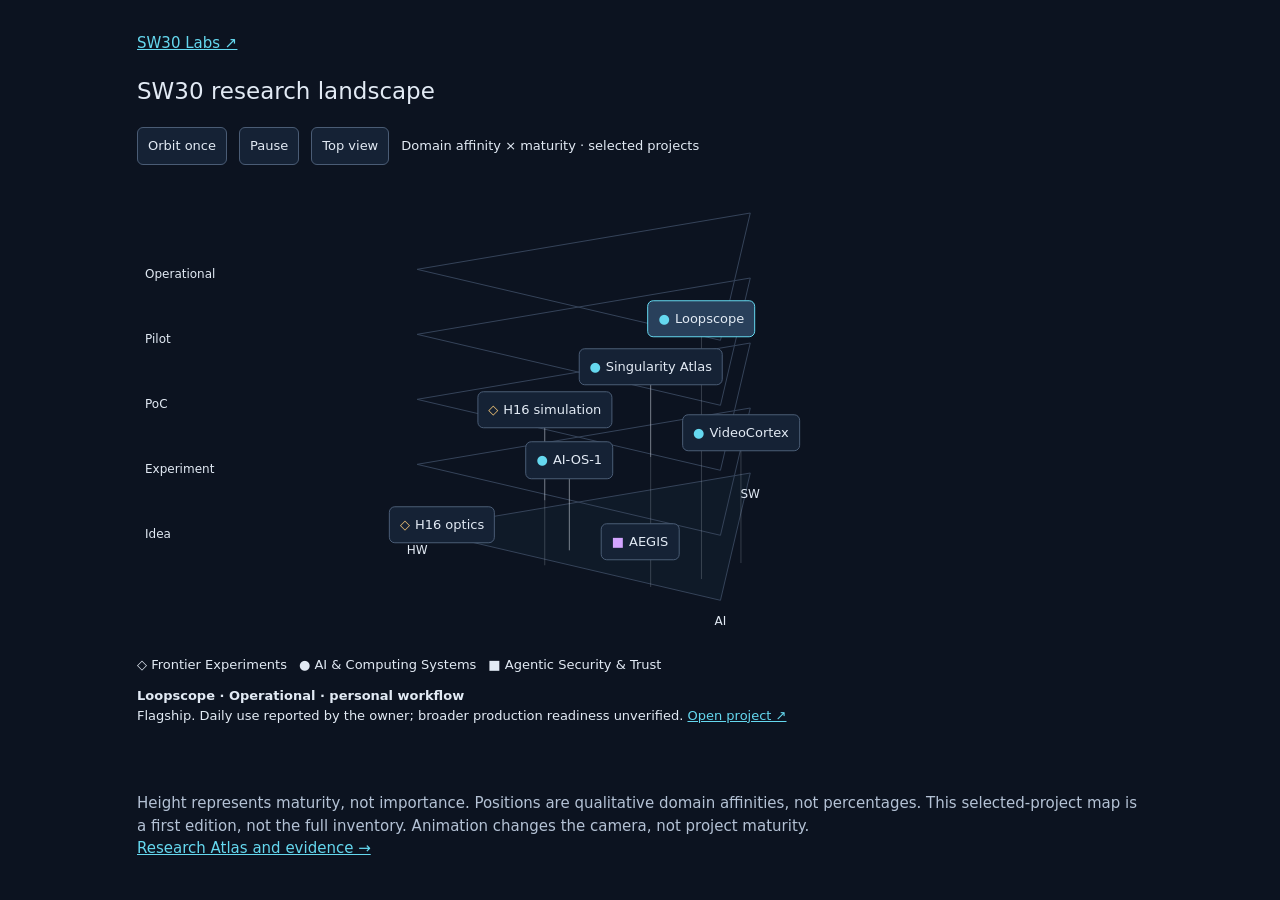
==== docs/index.html @ 1053672d "Implement interactive research landscape and linked profile preview" ====
<!doctype html>
<html lang="en"><head><meta charset="utf-8"><meta name="viewport" content="width=device-width,initial-scale=1"><title>SW30 Labs · Research Landscape</title><meta name="description" content="Explore SW30 Labs projects by domain affinity and evidence-backed maturity."><style>*{box-sizing:border-box}body{margin:0;background:#0c1320;color:#e2eaf4;font:15px/1.5 system-ui,sans-serif;--foreground:#e2eaf4;--border:#354359;--viz-series-1:#65d8ef;--viz-series-2:#d3a4ff;--viz-series-3:#f5c777}main{max-width:1050px;margin:auto;padding:32px 22px}a{color:#65d8ef}h1{font-size:30px}h2{font-size:23px;font-weight:500}.viz-controls,.viz-row{display:flex;gap:12px;align-items:center;flex-wrap:wrap}.btn{font:inherit;font-size:13px;color:inherit;background:#152235;border:1px solid #4a5c75;border-radius:6px;padding:8px 10px;cursor:pointer}.btn:hover,.btn[aria-pressed=true]{background:#29405b;border-color:#65d8ef}.btn:focus-visible,a:focus-visible{outline:3px solid #f5c777;outline-offset:3px}.text-small{font-size:13px}footer{margin-top:28px;color:#b4c2d5}#sw-detail{max-width:760px}#sw30-landscape #sw-stage{height:520px}</style></head><body><main><a href="https://github.com/sw30labs">SW30 Labs ↗</a><div id="sw30-landscape">
<h2>SW30 research landscape</h2>
<div class="viz-controls"><button type="button" class="btn" id="sw-orbit">Orbit once</button><button type="button" class="btn" id="sw-stop">Pause</button><button type="button" class="btn" id="sw-flat" aria-pressed="false">Top view</button><span class="text-small">Domain affinity × maturity · selected projects</span></div>
<div id="sw-stage"><svg id="sw-space" role="img" aria-label="Research projects above a hardware, software and AI domain plane. Height represents maturity."></svg><div id="sw-nodes"></div></div>
<div class="viz-row text-small"><span>◇ Frontier Experiments</span><span>● AI &amp; Computing Systems</span><span>■ Agentic Security &amp; Trust</span></div>
<div id="sw-detail" class="text-small" aria-live="polite"></div>
</div>
<style>
#sw30-landscape #sw-stage{position:relative;height:490px}#sw30-landscape #sw-space{width:100%;height:100%;overflow:visible}#sw30-landscape #sw-nodes{position:absolute;inset:0;pointer-events:none}#sw30-landscape .sw-point{position:absolute;pointer-events:auto;transform:translate(-50%,-50%)}#sw30-landscape svg text{fill:var(--foreground);font-size:12px}#sw30-landscape #sw-detail{min-height:90px;padding-top:12px}#sw30-landscape .sw-symbol{display:inline-block;margin-right:5px}
</style>
<script>
(()=>{
const root=document.getElementById('sw30-landscape'),svg=root.querySelector('#sw-space'),stage=root.querySelector('#sw-stage'),nodes=root.querySelector('#sw-nodes'),detail=root.querySelector('#sw-detail');
const data=[
{name:'Loopscope',x:.05,y:.66,z:4,p:1,url:'loopscope',stage:'Operational · personal workflow',note:'Flagship. Daily use reported by the owner; broader production readiness unverified.'},
{name:'VideoCortex',x:.35,y:.53,z:2,p:1,url:'videocortex',stage:'PoC · owner-reported',note:'Value proposition unresolved. Next: compare one real video task against current practice.'},
{name:'Singularity Atlas',x:-.25,y:.65,z:2,p:1,url:'singularity-atlas',stage:'PoC candidate',note:'Featured. README documents globe, signal streams and local briefs; execution not independently verified.'},
{name:'AEGIS',x:0,y:0,z:0,p:2,url:'aegis-research',stage:'Idea',note:'HW + SW + AI research proposal. Next: test a bounded threat-model assumption.'},
{name:'AI-OS-1',x:-.4,y:-.05,z:0,p:1,url:'AI-OS-1',stage:'Idea / design corpus',note:'Architecture design; no runtime yet. Next: Phase-0 measurements.'},
{name:'H16 simulation',x:-.62,y:.1,z:1,p:0,stage:'Experiment',note:'RPC-H16 discrete-event simulation. Optical calibration remains open. Frontier flagship.'},
{name:'H16 optics',x:-.85,y:-.7,z:0,p:0,stage:'Idea',note:'RPC-H16 physical concept. Sixteen logical channels do not prescribe physical geometry. No optical prototype.'}
];
let angle=-.45,flat=false,selected=0,anim=0;
const marks=['◇','●','■'],colors=['var(--viz-series-3)','var(--viz-series-1)','var(--viz-series-2)'];
const buttons=data.map((d,i)=>{const b=document.createElement('button');b.type='button';b.className='btn sw-point';b.setAttribute('aria-label',d.name+', '+d.stage);const span=document.createElement('span');span.className='sw-symbol';span.style.color=colors[d.p];span.textContent=marks[d.p];b.append(span,document.createTextNode(d.name));b.onclick=()=>{selected=i;show();draw()};nodes.append(b);return b});
function show(){const d=data[selected];detail.replaceChildren();const strong=document.createElement('strong');strong.textContent=d.name+' · '+d.stage;detail.append(strong,document.createElement('br'),document.createTextNode(d.note+' '));if(d.url){const a=document.createElement('a');a.href='https://github.com/sw30labs/'+d.url;a.target='_blank';a.rel='noopener noreferrer';a.textContent='Open project ↗';detail.append(a)}buttons.forEach((b,i)=>b.setAttribute('aria-pressed',String(i===selected)))}
function draw(){const w=stage.clientWidth,h=490;const placed=[];svg.setAttribute('viewBox',`0 0 ${w} ${h}`);svg.replaceChildren();const scale=Math.min((w-70)/2.8,185),cx=w/2,cy=flat?240:377;
function proj(x,y,z){const a=x*Math.cos(angle)-y*Math.sin(angle),b=x*Math.sin(angle)+y*Math.cos(angle);return[cx+a*scale,cy+b*scale*(flat?.8:.35)-z*(flat?0:65)]}
function el(tag,attrs){const e=document.createElementNS('http://www.w3.org/2000/svg',tag);Object.entries(attrs).forEach(([k,v])=>e.setAttribute(k,v));svg.append(e);return e}
function line(a,b,opacity=.3){el('line',{x1:a[0],y1:a[1],x2:b[0],y2:b[1],stroke:'var(--foreground)','stroke-opacity':opacity,'stroke-width':1})}
const tri=[[-1,-.7],[1,-.7],[0,1]];for(let z=0;z<5;z++){if(flat&&z)continue;const pts=tri.map(([x,y])=>proj(x,y,z));el('polygon',{points:pts.map(p=>p.join(',')).join(' '),fill:z===0?'var(--viz-series-1)':'none','fill-opacity':.035,stroke:'var(--border)','stroke-width':1});if(!flat){const t=el('text',{x:8,y:cy-z*65-4});t.textContent=['Idea','Experiment','PoC','Pilot','Operational'][z]}}
[[-1,-.7,'HW'],[1,-.7,'SW'],[0,1,'AI']].forEach(([x,y,label])=>{const p=proj(x,y,0);const t=el('text',{x:p[0],y:p[1]+25,'text-anchor':'middle'});t.textContent=label});
data.forEach((d,i)=>{const p=proj(d.x,d.y,d.z),g=proj(d.x,d.y,0);if(!flat)line(p,g,.2);const b=buttons[i];let bx=p[0],by=p[1];if(flat)by+=(i%3-1)*42;bx=Math.max(b.offsetWidth/2+3,Math.min(w-b.offsetWidth/2-3,bx));const bw=b.offsetWidth,bh=b.offsetHeight;for(let tries=0;tries<20&&placed.some(q=>Math.abs(bx-q.x)<(bw+q.w)/2+5&&Math.abs(by-q.y)<(bh+q.h)/2+5);tries++)by-=bh+7;by=Math.max(bh/2+5,by);placed.push({x:bx,y:by,w:bw,h:bh});if(Math.abs(by-p[1])>5||Math.abs(bx-p[0])>5)line(p,[bx,by],.5);b.style.left=bx+'px';b.style.top=by+'px';b.style.zIndex=String(i===selected?20:5)});
}
root.querySelector('#sw-stop').onclick=()=>cancelAnimationFrame(anim);root.querySelector('#sw-flat').onclick=e=>{flat=!flat;e.currentTarget.setAttribute('aria-pressed',String(flat));draw()};root.querySelector('#sw-orbit').onclick=()=>{cancelAnimationFrame(anim);if(matchMedia('(prefers-reduced-motion: reduce)').matches){angle+=Math.PI/3;draw();return}const start=performance.now(),base=angle;function frame(now){const t=Math.min(1,(now-start)/6000);angle=base+t*Math.PI*2;draw();if(t<1)anim=requestAnimationFrame(frame)}anim=requestAnimationFrame(frame)};
new ResizeObserver(draw).observe(stage);show();draw();
})();
</script>
<footer>Height represents maturity, not importance. Positions are qualitative domain affinities, not percentages. This selected-project map is a first edition, not the full inventory. Animation changes the camera, not project maturity.<br><a href="https://github.com/sw30labs/.github/tree/main/research">Research Atlas and evidence →</a></footer></main></body></html>
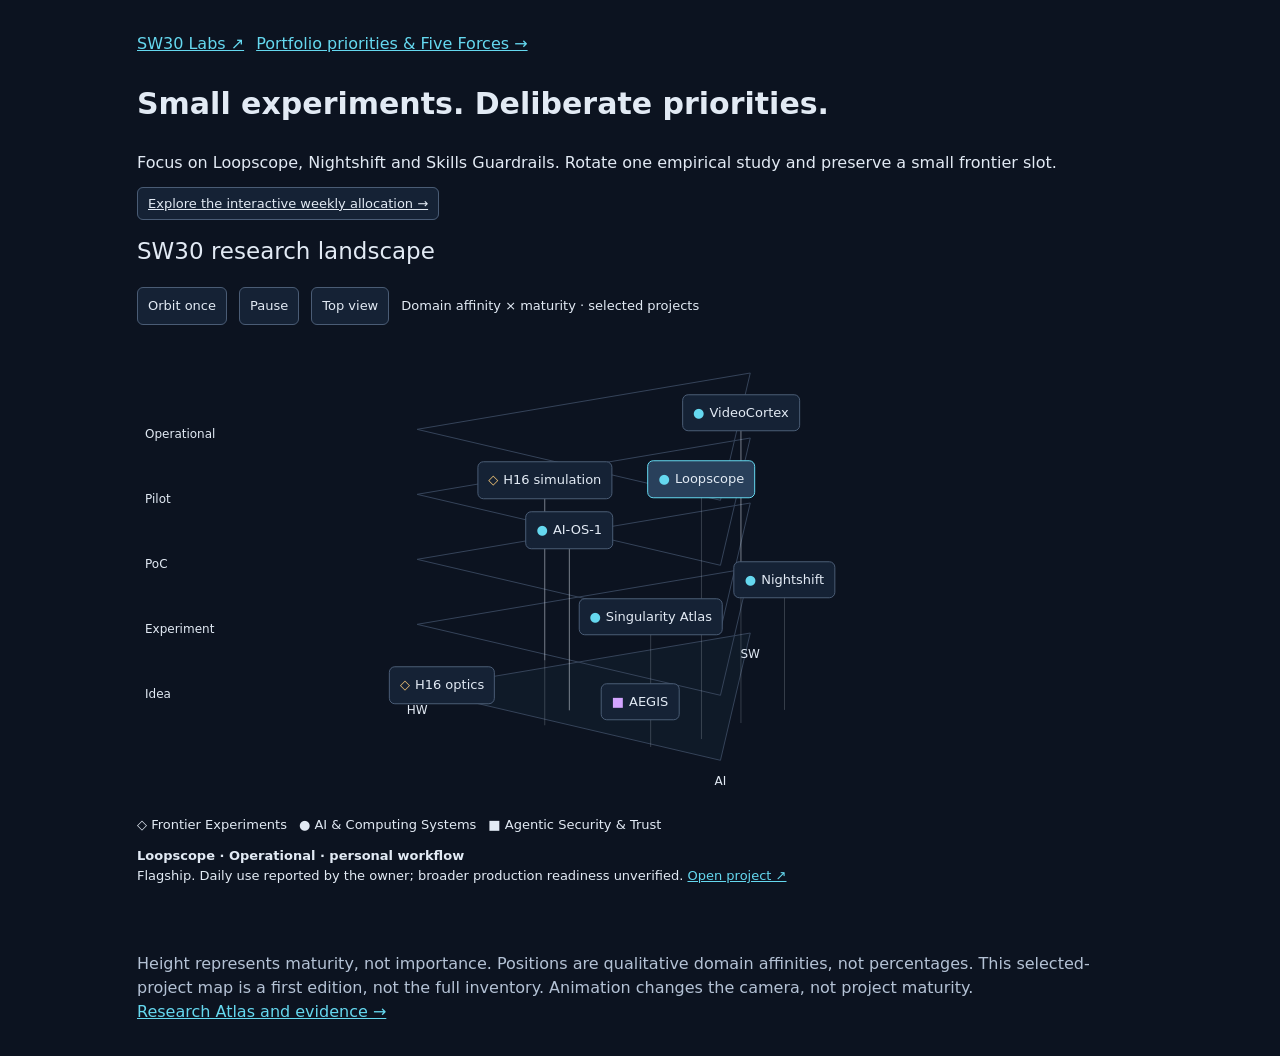
==== commit d13c36d8: "Add portfolio Five Forces and weekly priorities to research landing page" ====
--- a/docs/index.html
+++ b/docs/index.html
@@ -1,5 +1,5 @@
 <!doctype html>
-<html lang="en"><head><meta charset="utf-8"><meta name="viewport" content="width=device-width,initial-scale=1"><title>SW30 Labs · Research Landscape</title><meta name="description" content="Explore SW30 Labs projects by domain affinity and evidence-backed maturity."><style>*{box-sizing:border-box}body{margin:0;background:#0c1320;color:#e2eaf4;font:15px/1.5 system-ui,sans-serif;--foreground:#e2eaf4;--border:#354359;--viz-series-1:#65d8ef;--viz-series-2:#d3a4ff;--viz-series-3:#f5c777}main{max-width:1050px;margin:auto;padding:32px 22px}a{color:#65d8ef}h1{font-size:30px}h2{font-size:23px;font-weight:500}.viz-controls,.viz-row{display:flex;gap:12px;align-items:center;flex-wrap:wrap}.btn{font:inherit;font-size:13px;color:inherit;background:#152235;border:1px solid #4a5c75;border-radius:6px;padding:8px 10px;cursor:pointer}.btn:hover,.btn[aria-pressed=true]{background:#29405b;border-color:#65d8ef}.btn:focus-visible,a:focus-visible{outline:3px solid #f5c777;outline-offset:3px}.text-small{font-size:13px}footer{margin-top:28px;color:#b4c2d5}#sw-detail{max-width:760px}#sw30-landscape #sw-stage{height:520px}</style></head><body><main><a href="https://github.com/sw30labs">SW30 Labs ↗</a><div id="sw30-landscape">
+<html lang="en"><head><meta charset="utf-8"><meta name="viewport" content="width=device-width,initial-scale=1"><title>SW30 Labs · Research Landscape</title><meta name="description" content="Explore SW30 Labs projects by domain affinity and evidence-backed maturity."><style>*{box-sizing:border-box}body{margin:0;background:#0c1320;color:#e2eaf4;font:16px/1.5 system-ui,sans-serif;--foreground:#e2eaf4;--border:#354359;--viz-series-1:#65d8ef;--viz-series-2:#d3a4ff;--viz-series-3:#f5c777}main{max-width:1050px;margin:auto;padding:32px 22px}a{color:#65d8ef}h1{font-size:30px}h2{font-size:23px;font-weight:500}.viz-controls,.viz-row{display:flex;gap:12px;align-items:center;flex-wrap:wrap}.btn{font:inherit;font-size:13px;color:inherit;background:#152235;border:1px solid #4a5c75;border-radius:6px;padding:8px 10px;cursor:pointer}.btn:hover,.btn[aria-pressed=true]{background:#29405b;border-color:#65d8ef}.btn:focus-visible,a:focus-visible{outline:3px solid #f5c777;outline-offset:3px}.text-small{font-size:13px}footer{margin-top:28px;color:#b4c2d5}#sw-detail{max-width:760px}#sw30-landscape #sw-stage{height:520px}</style></head><body><main><nav class="viz-row" aria-label="Research navigation"><a href="https://github.com/sw30labs">SW30 Labs ↗</a><a href="porter.html">Portfolio priorities &amp; Five Forces →</a></nav><section aria-label="Weekly portfolio priorities"><h1>Small experiments. Deliberate priorities.</h1><p>Focus on Loopscope, Nightshift and Skills Guardrails. Rotate one empirical study and preserve a small frontier slot.</p><p><a class="btn" href="porter.html">Explore the interactive weekly allocation →</a></p></section><div id="sw30-landscape">
 <h2>SW30 research landscape</h2>
 <div class="viz-controls"><button type="button" class="btn" id="sw-orbit">Orbit once</button><button type="button" class="btn" id="sw-stop">Pause</button><button type="button" class="btn" id="sw-flat" aria-pressed="false">Top view</button><span class="text-small">Domain affinity × maturity · selected projects</span></div>
 <div id="sw-stage"><svg id="sw-space" role="img" aria-label="Research projects above a hardware, software and AI domain plane. Height represents maturity."></svg><div id="sw-nodes"></div></div>
@@ -14,11 +14,12 @@
 const root=document.getElementById('sw30-landscape'),svg=root.querySelector('#sw-space'),stage=root.querySelector('#sw-stage'),nodes=root.querySelector('#sw-nodes'),detail=root.querySelector('#sw-detail');
 const data=[
 {name:'Loopscope',x:.05,y:.66,z:4,p:1,url:'loopscope',stage:'Operational · personal workflow',note:'Flagship. Daily use reported by the owner; broader production readiness unverified.'},
-{name:'VideoCortex',x:.35,y:.53,z:2,p:1,url:'videocortex',stage:'PoC · owner-reported',note:'Value proposition unresolved. Next: compare one real video task against current practice.'},
+{name:'Nightshift',x:.65,y:.45,z:2,p:1,url:'nightshift',stage:'Implemented · productivity under evaluation',note:'Research Engine flagship. Frozen briefs, host checks and reviewable branches. Next: measure net human time saved.'},
+{name:'VideoCortex',x:.35,y:.53,z:2,p:1,url:'videocortex',stage:'PoC · owner-reported',note:'Local TRIBE v2 brain-response prediction instrument, not generic video search. Next: verify numerical parity and one research use case.'},
 {name:'Singularity Atlas',x:-.25,y:.65,z:2,p:1,url:'singularity-atlas',stage:'PoC candidate',note:'Featured. README documents globe, signal streams and local briefs; execution not independently verified.'},
 {name:'AEGIS',x:0,y:0,z:0,p:2,url:'aegis-research',stage:'Idea',note:'HW + SW + AI research proposal. Next: test a bounded threat-model assumption.'},
 {name:'AI-OS-1',x:-.4,y:-.05,z:0,p:1,url:'AI-OS-1',stage:'Idea / design corpus',note:'Architecture design; no runtime yet. Next: Phase-0 measurements.'},
-{name:'H16 simulation',x:-.62,y:.1,z:1,p:0,stage:'Experiment',note:'RPC-H16 discrete-event simulation. Optical calibration remains open. Frontier flagship.'},
+{name:'H16 simulation',x:-.62,y:.1,z:1,p:0,stage:'Experiment',note:'RPC-H16 discrete-event simulation. Next: bounded physical-link geometry and channel mapping. Optical calibration remains open. Frontier flagship.'},
 {name:'H16 optics',x:-.85,y:-.7,z:0,p:0,stage:'Idea',note:'RPC-H16 physical concept. Sixteen logical channels do not prescribe physical geometry. No optical prototype.'}
 ];
 let angle=-.45,flat=false,selected=0,anim=0;
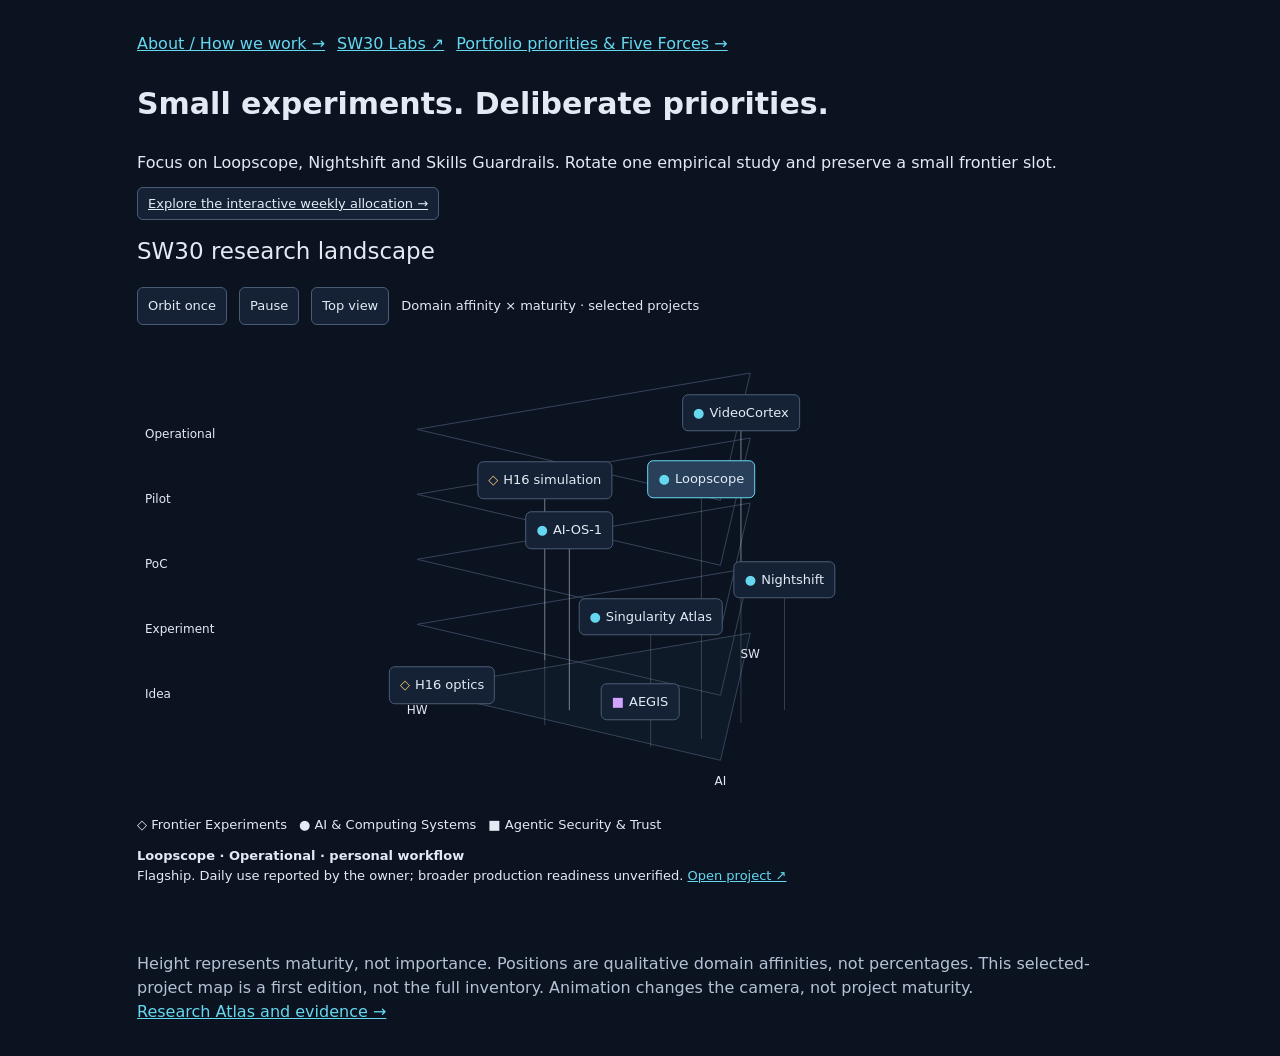
==== commit 50fd56e2: "Add interactive About page with research loop and technology stack" ====
--- a/docs/index.html
+++ b/docs/index.html
@@ -1,5 +1,6 @@
 <!doctype html>
-<html lang="en"><head><meta charset="utf-8"><meta name="viewport" content="width=device-width,initial-scale=1"><title>SW30 Labs · Research Landscape</title><meta name="description" content="Explore SW30 Labs projects by domain affinity and evidence-backed maturity."><style>*{box-sizing:border-box}body{margin:0;background:#0c1320;color:#e2eaf4;font:16px/1.5 system-ui,sans-serif;--foreground:#e2eaf4;--border:#354359;--viz-series-1:#65d8ef;--viz-series-2:#d3a4ff;--viz-series-3:#f5c777}main{max-width:1050px;margin:auto;padding:32px 22px}a{color:#65d8ef}h1{font-size:30px}h2{font-size:23px;font-weight:500}.viz-controls,.viz-row{display:flex;gap:12px;align-items:center;flex-wrap:wrap}.btn{font:inherit;font-size:13px;color:inherit;background:#152235;border:1px solid #4a5c75;border-radius:6px;padding:8px 10px;cursor:pointer}.btn:hover,.btn[aria-pressed=true]{background:#29405b;border-color:#65d8ef}.btn:focus-visible,a:focus-visible{outline:3px solid #f5c777;outline-offset:3px}.text-small{font-size:13px}footer{margin-top:28px;color:#b4c2d5}#sw-detail{max-width:760px}#sw30-landscape #sw-stage{height:520px}</style></head><body><main><nav class="viz-row" aria-label="Research navigation"><a href="https://github.com/sw30labs">SW30 Labs ↗</a><a href="porter.html">Portfolio priorities &amp; Five Forces →</a></nav><section aria-label="Weekly portfolio priorities"><h1>Small experiments. Deliberate priorities.</h1><p>Focus on Loopscope, Nightshift and Skills Guardrails. Rotate one empirical study and preserve a small frontier slot.</p><p><a class="btn" href="porter.html">Explore the interactive weekly allocation →</a></p></section><div id="sw30-landscape">
+<html lang="en"><head><meta charset="utf-8"><meta name="viewport" content="width=device-width,initial-scale=1"><title>SW30 Labs · Research Landscape</title><meta name="description" content="Explore SW30 Labs projects by domain affinity and evidence-backed maturity."><style>*{box-sizing:border-box}body{margin:0;background:#0c1320;color:#e2eaf4;font:16px/1.5 system-ui,sans-serif;--foreground:#e2eaf4;--border:#354359;--viz-series-1:#65d8ef;--viz-series-2:#d3a4ff;--viz-series-3:#f5c777}main{max-width:1050px;margin:auto;padding:32px 22px}a{color:#65d8ef}h1{font-size:30px}h2{font-size:23px;font-weight:500}.viz-controls,.viz-row{display:flex;gap:12px;align-items:center;flex-wrap:wrap}.btn{font:inherit;font-size:13px;color:inherit;background:#152235;border:1px solid #4a5c75;border-radius:6px;padding:8px 10px;cursor:pointer}.btn:hover,.btn[aria-pressed=true]{background:#29405b;border-color:#65d8ef}.btn:focus-visible,a:focus-visible{outline:3px solid #f5c777;outline-offset:3px}.text-small{font-size:13px}footer{margin-top:28px;color:#b4c2d5}#sw-detail{max-width:760px}#sw30-landscape #sw-stage{height:520px}</style></head><body>
+<main><nav class="viz-row" aria-label="Research navigation"><a href="about.html">About / How we work →</a><a href="https://github.com/sw30labs">SW30 Labs ↗</a><a href="porter.html">Portfolio priorities &amp; Five Forces →</a></nav><section aria-label="Weekly portfolio priorities"><h1>Small experiments. Deliberate priorities.</h1><p>Focus on Loopscope, Nightshift and Skills Guardrails. Rotate one empirical study and preserve a small frontier slot.</p><p><a class="btn" href="porter.html">Explore the interactive weekly allocation →</a></p></section><div id="sw30-landscape">
 <h2>SW30 research landscape</h2>
 <div class="viz-controls"><button type="button" class="btn" id="sw-orbit">Orbit once</button><button type="button" class="btn" id="sw-stop">Pause</button><button type="button" class="btn" id="sw-flat" aria-pressed="false">Top view</button><span class="text-small">Domain affinity × maturity · selected projects</span></div>
 <div id="sw-stage"><svg id="sw-space" role="img" aria-label="Research projects above a hardware, software and AI domain plane. Height represents maturity."></svg><div id="sw-nodes"></div></div>
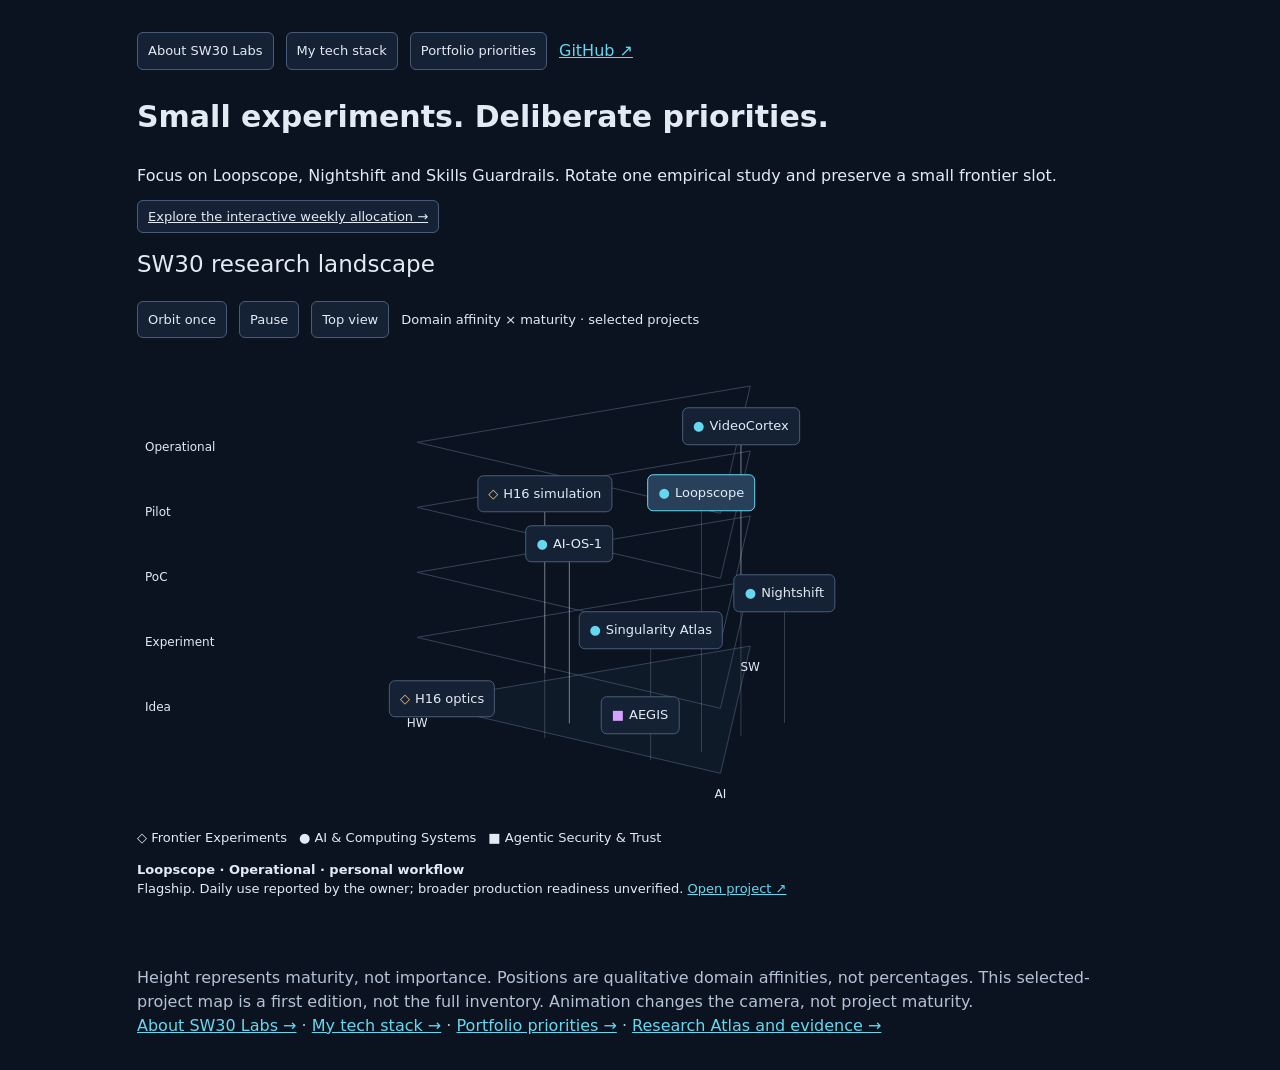
==== commit 85eaa830: "Surface About SW30 Labs and My tech stack on landing pages Profile gets a dedicated About section; l" ====
--- a/docs/index.html
+++ b/docs/index.html
@@ -1,6 +1,6 @@
 <!doctype html>
-<html lang="en"><head><meta charset="utf-8"><meta name="viewport" content="width=device-width,initial-scale=1"><title>SW30 Labs · Research Landscape</title><meta name="description" content="Explore SW30 Labs projects by domain affinity and evidence-backed maturity."><style>*{box-sizing:border-box}body{margin:0;background:#0c1320;color:#e2eaf4;font:16px/1.5 system-ui,sans-serif;--foreground:#e2eaf4;--border:#354359;--viz-series-1:#65d8ef;--viz-series-2:#d3a4ff;--viz-series-3:#f5c777}main{max-width:1050px;margin:auto;padding:32px 22px}a{color:#65d8ef}h1{font-size:30px}h2{font-size:23px;font-weight:500}.viz-controls,.viz-row{display:flex;gap:12px;align-items:center;flex-wrap:wrap}.btn{font:inherit;font-size:13px;color:inherit;background:#152235;border:1px solid #4a5c75;border-radius:6px;padding:8px 10px;cursor:pointer}.btn:hover,.btn[aria-pressed=true]{background:#29405b;border-color:#65d8ef}.btn:focus-visible,a:focus-visible{outline:3px solid #f5c777;outline-offset:3px}.text-small{font-size:13px}footer{margin-top:28px;color:#b4c2d5}#sw-detail{max-width:760px}#sw30-landscape #sw-stage{height:520px}</style></head><body>
-<main><nav class="viz-row" aria-label="Research navigation"><a href="about.html">About / How we work →</a><a href="https://github.com/sw30labs">SW30 Labs ↗</a><a href="porter.html">Portfolio priorities &amp; Five Forces →</a></nav><section aria-label="Weekly portfolio priorities"><h1>Small experiments. Deliberate priorities.</h1><p>Focus on Loopscope, Nightshift and Skills Guardrails. Rotate one empirical study and preserve a small frontier slot.</p><p><a class="btn" href="porter.html">Explore the interactive weekly allocation →</a></p></section><div id="sw30-landscape">
+<html lang="en"><head><meta charset="utf-8"><meta name="viewport" content="width=device-width,initial-scale=1"><title>SW30 Labs · Research Landscape</title><meta name="description" content="Explore SW30 Labs projects by domain affinity and evidence-backed maturity."><style>*{box-sizing:border-box}body{margin:0;background:#0c1320;color:#e2eaf4;font:16px/1.5 system-ui,sans-serif;--foreground:#e2eaf4;--border:#354359;--viz-series-1:#65d8ef;--viz-series-2:#d3a4ff;--viz-series-3:#f5c777}main{max-width:1050px;margin:auto;padding:32px 22px}a{color:#65d8ef}h1{font-size:30px}h2{font-size:23px;font-weight:500}.viz-controls,.viz-row{display:flex;gap:12px;align-items:center;flex-wrap:wrap}.site-nav{margin-bottom:18px}.site-nav a.btn{text-decoration:none}.btn{font:inherit;font-size:13px;color:inherit;background:#152235;border:1px solid #4a5c75;border-radius:6px;padding:8px 10px;cursor:pointer}.btn:hover,.btn[aria-pressed=true]{background:#29405b;border-color:#65d8ef}.btn:focus-visible,a:focus-visible{outline:3px solid #f5c777;outline-offset:3px}.text-small{font-size:13px}footer{margin-top:28px;color:#b4c2d5}#sw-detail{max-width:760px}#sw30-landscape #sw-stage{height:520px}</style></head><body>
+<main><nav class="viz-row site-nav" aria-label="Research navigation"><a class="btn" href="about.html">About SW30 Labs</a><a class="btn" href="about.html#stack">My tech stack</a><a class="btn" href="porter.html">Portfolio priorities</a><a href="https://github.com/sw30labs">GitHub ↗</a></nav><section aria-label="Weekly portfolio priorities"><h1>Small experiments. Deliberate priorities.</h1><p>Focus on Loopscope, Nightshift and Skills Guardrails. Rotate one empirical study and preserve a small frontier slot.</p><p><a class="btn" href="porter.html">Explore the interactive weekly allocation →</a></p></section><div id="sw30-landscape">
 <h2>SW30 research landscape</h2>
 <div class="viz-controls"><button type="button" class="btn" id="sw-orbit">Orbit once</button><button type="button" class="btn" id="sw-stop">Pause</button><button type="button" class="btn" id="sw-flat" aria-pressed="false">Top view</button><span class="text-small">Domain affinity × maturity · selected projects</span></div>
 <div id="sw-stage"><svg id="sw-space" role="img" aria-label="Research projects above a hardware, software and AI domain plane. Height represents maturity."></svg><div id="sw-nodes"></div></div>
@@ -39,4 +39,4 @@
 new ResizeObserver(draw).observe(stage);show();draw();
 })();
 </script>
-<footer>Height represents maturity, not importance. Positions are qualitative domain affinities, not percentages. This selected-project map is a first edition, not the full inventory. Animation changes the camera, not project maturity.<br><a href="https://github.com/sw30labs/.github/tree/main/research">Research Atlas and evidence →</a></footer></main></body></html>+<footer>Height represents maturity, not importance. Positions are qualitative domain affinities, not percentages. This selected-project map is a first edition, not the full inventory. Animation changes the camera, not project maturity.<br><a href="about.html">About SW30 Labs →</a> · <a href="about.html#stack">My tech stack →</a> · <a href="porter.html">Portfolio priorities →</a> · <a href="https://github.com/sw30labs/.github/tree/main/research">Research Atlas and evidence →</a></footer></main></body></html>
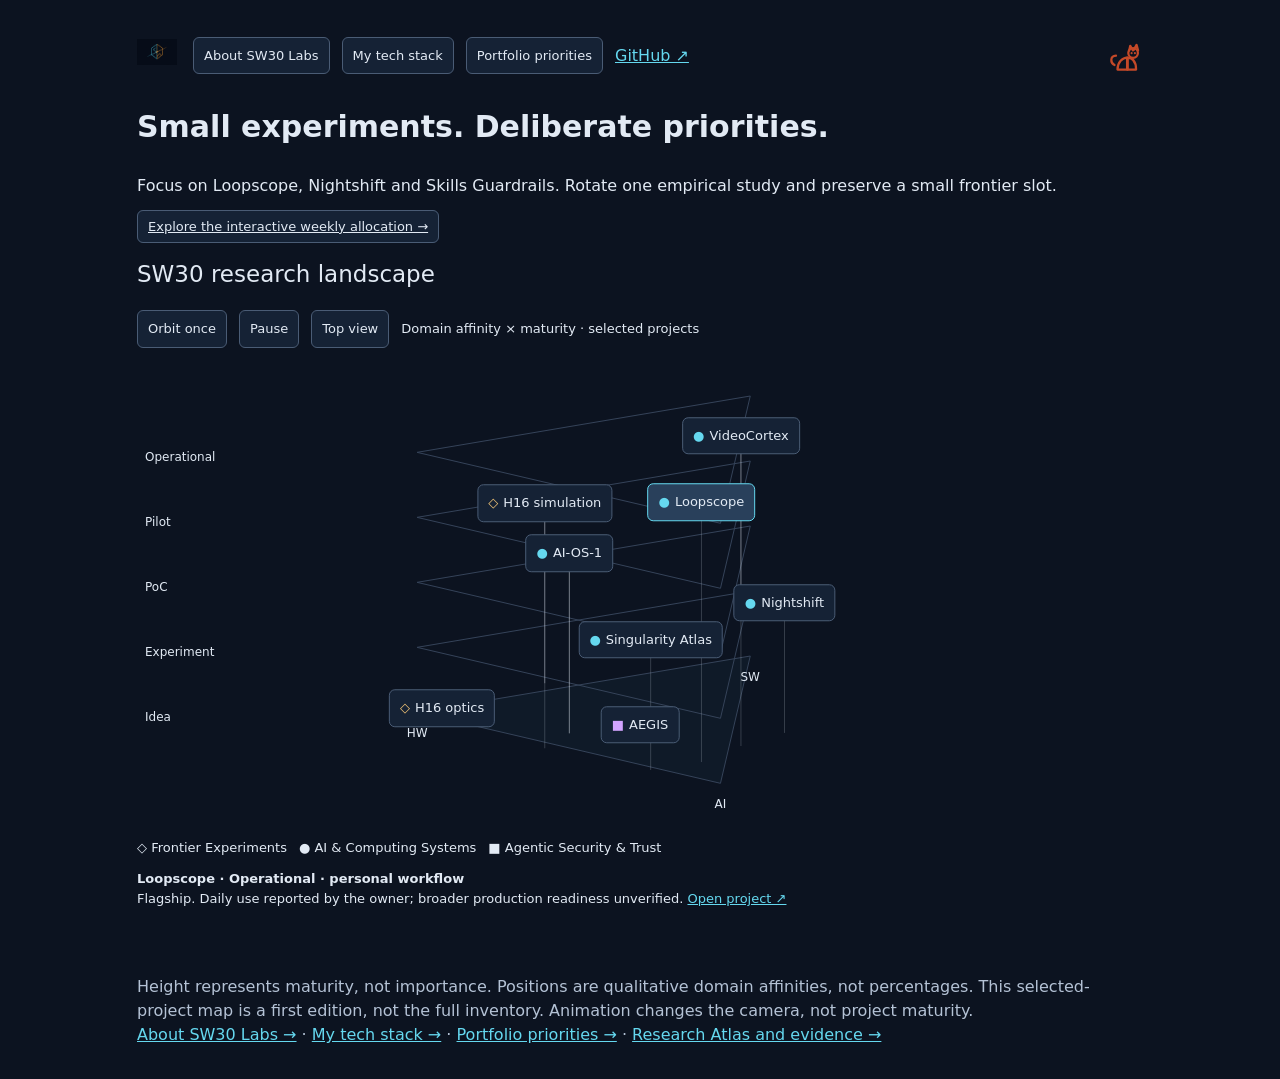
==== commit 48aa5581: "Add SW30 monogram logo and Aineko to landing pages" ====
--- a/docs/index.html
+++ b/docs/index.html
@@ -1,6 +1,6 @@
 <!doctype html>
-<html lang="en"><head><meta charset="utf-8"><meta name="viewport" content="width=device-width,initial-scale=1"><title>SW30 Labs · Research Landscape</title><meta name="description" content="Explore SW30 Labs projects by domain affinity and evidence-backed maturity."><style>*{box-sizing:border-box}body{margin:0;background:#0c1320;color:#e2eaf4;font:16px/1.5 system-ui,sans-serif;--foreground:#e2eaf4;--border:#354359;--viz-series-1:#65d8ef;--viz-series-2:#d3a4ff;--viz-series-3:#f5c777}main{max-width:1050px;margin:auto;padding:32px 22px}a{color:#65d8ef}h1{font-size:30px}h2{font-size:23px;font-weight:500}.viz-controls,.viz-row{display:flex;gap:12px;align-items:center;flex-wrap:wrap}.site-nav{margin-bottom:18px}.site-nav a.btn{text-decoration:none}.btn{font:inherit;font-size:13px;color:inherit;background:#152235;border:1px solid #4a5c75;border-radius:6px;padding:8px 10px;cursor:pointer}.btn:hover,.btn[aria-pressed=true]{background:#29405b;border-color:#65d8ef}.btn:focus-visible,a:focus-visible{outline:3px solid #f5c777;outline-offset:3px}.text-small{font-size:13px}footer{margin-top:28px;color:#b4c2d5}#sw-detail{max-width:760px}#sw30-landscape #sw-stage{height:520px}</style></head><body>
-<main><nav class="viz-row site-nav" aria-label="Research navigation"><a class="btn" href="about.html">About SW30 Labs</a><a class="btn" href="about.html#stack">My tech stack</a><a class="btn" href="porter.html">Portfolio priorities</a><a href="https://github.com/sw30labs">GitHub ↗</a></nav><section aria-label="Weekly portfolio priorities"><h1>Small experiments. Deliberate priorities.</h1><p>Focus on Loopscope, Nightshift and Skills Guardrails. Rotate one empirical study and preserve a small frontier slot.</p><p><a class="btn" href="porter.html">Explore the interactive weekly allocation →</a></p></section><div id="sw30-landscape">
+<html lang="en"><head><meta charset="utf-8"><meta name="viewport" content="width=device-width,initial-scale=1"><title>SW30 Labs · Research Landscape</title><meta name="description" content="Explore SW30 Labs projects by domain affinity and evidence-backed maturity."><style>*{box-sizing:border-box}body{margin:0;background:#0c1320;color:#e2eaf4;font:16px/1.5 system-ui,sans-serif;--foreground:#e2eaf4;--border:#354359;--viz-series-1:#65d8ef;--viz-series-2:#d3a4ff;--viz-series-3:#f5c777}main{max-width:1050px;margin:auto;padding:32px 22px}a{color:#65d8ef}h1{font-size:30px}h2{font-size:23px;font-weight:500}.viz-controls,.viz-row{display:flex;gap:12px;align-items:center;flex-wrap:wrap}.site-head{display:flex;align-items:center;gap:16px;margin-bottom:18px;flex-wrap:wrap}.site-head .brand-mark{width:40px;height:40px;object-fit:contain;border-radius:8px;flex-shrink:0}.site-head .site-nav{margin-bottom:0;flex:1}.site-head .aineko{width:36px;height:36px;margin-left:auto;flex-shrink:0}.site-nav{margin-bottom:18px}.site-nav a.btn{text-decoration:none}.btn{font:inherit;font-size:13px;color:inherit;background:#152235;border:1px solid #4a5c75;border-radius:6px;padding:8px 10px;cursor:pointer}.btn:hover,.btn[aria-pressed=true]{background:#29405b;border-color:#65d8ef}.btn:focus-visible,a:focus-visible{outline:3px solid #f5c777;outline-offset:3px}.text-small{font-size:13px}footer{margin-top:28px;color:#b4c2d5}#sw-detail{max-width:760px}#sw30-landscape #sw-stage{height:520px}</style></head><body>
+<main><div class="site-head"><a href="index.html" aria-label="SW30 Labs home"><img class="brand-mark" src="assets/sw30-logo-mark.png" alt="SW30 Labs" width="40" height="40"></a><nav class="viz-row site-nav" aria-label="Research navigation"><a class="btn" href="about.html">About SW30 Labs</a><a class="btn" href="about.html#stack">My tech stack</a><a class="btn" href="porter.html">Portfolio priorities</a><a href="https://github.com/sw30labs">GitHub ↗</a></nav><img class="aineko" src="assets/aineko.svg" alt="Aineko" title="Aineko" width="36" height="36"></div><section aria-label="Weekly portfolio priorities"><h1>Small experiments. Deliberate priorities.</h1><p>Focus on Loopscope, Nightshift and Skills Guardrails. Rotate one empirical study and preserve a small frontier slot.</p><p><a class="btn" href="porter.html">Explore the interactive weekly allocation →</a></p></section><div id="sw30-landscape">
 <h2>SW30 research landscape</h2>
 <div class="viz-controls"><button type="button" class="btn" id="sw-orbit">Orbit once</button><button type="button" class="btn" id="sw-stop">Pause</button><button type="button" class="btn" id="sw-flat" aria-pressed="false">Top view</button><span class="text-small">Domain affinity × maturity · selected projects</span></div>
 <div id="sw-stage"><svg id="sw-space" role="img" aria-label="Research projects above a hardware, software and AI domain plane. Height represents maturity."></svg><div id="sw-nodes"></div></div>
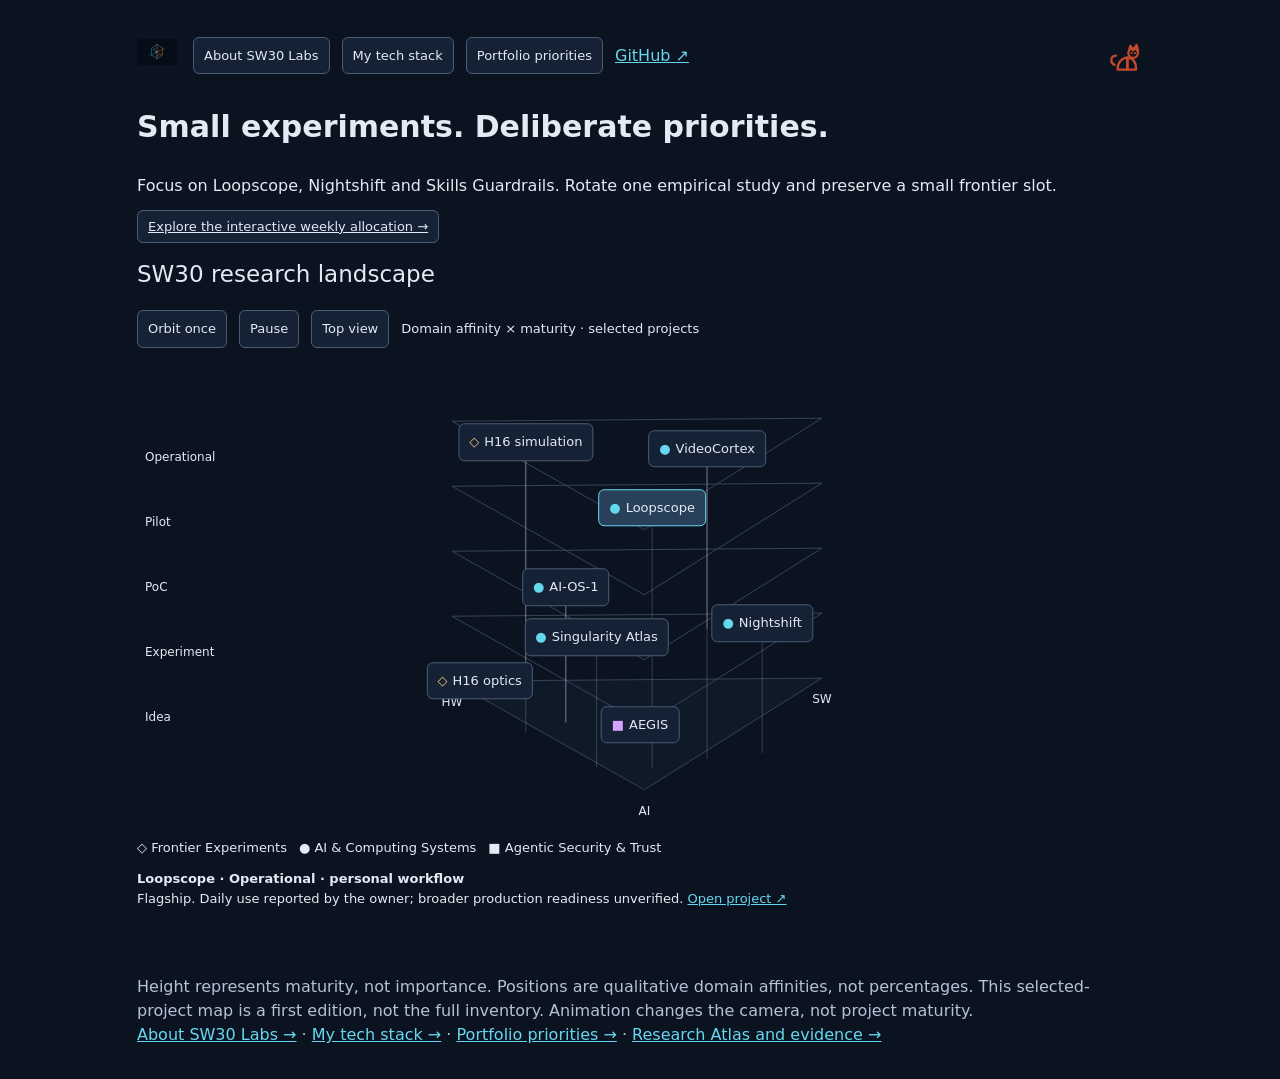
==== commit 32b2a382: "Slow landscape orbit and add GIF preview for README" ====
--- a/docs/index.html
+++ b/docs/index.html
@@ -35,8 +35,11 @@
 [[-1,-.7,'HW'],[1,-.7,'SW'],[0,1,'AI']].forEach(([x,y,label])=>{const p=proj(x,y,0);const t=el('text',{x:p[0],y:p[1]+25,'text-anchor':'middle'});t.textContent=label});
 data.forEach((d,i)=>{const p=proj(d.x,d.y,d.z),g=proj(d.x,d.y,0);if(!flat)line(p,g,.2);const b=buttons[i];let bx=p[0],by=p[1];if(flat)by+=(i%3-1)*42;bx=Math.max(b.offsetWidth/2+3,Math.min(w-b.offsetWidth/2-3,bx));const bw=b.offsetWidth,bh=b.offsetHeight;for(let tries=0;tries<20&&placed.some(q=>Math.abs(bx-q.x)<(bw+q.w)/2+5&&Math.abs(by-q.y)<(bh+q.h)/2+5);tries++)by-=bh+7;by=Math.max(bh/2+5,by);placed.push({x:bx,y:by,w:bw,h:bh});if(Math.abs(by-p[1])>5||Math.abs(bx-p[0])>5)line(p,[bx,by],.5);b.style.left=bx+'px';b.style.top=by+'px';b.style.zIndex=String(i===selected?20:5)});
 }
-root.querySelector('#sw-stop').onclick=()=>cancelAnimationFrame(anim);root.querySelector('#sw-flat').onclick=e=>{flat=!flat;e.currentTarget.setAttribute('aria-pressed',String(flat));draw()};root.querySelector('#sw-orbit').onclick=()=>{cancelAnimationFrame(anim);if(matchMedia('(prefers-reduced-motion: reduce)').matches){angle+=Math.PI/3;draw();return}const start=performance.now(),base=angle;function frame(now){const t=Math.min(1,(now-start)/6000);angle=base+t*Math.PI*2;draw();if(t<1)anim=requestAnimationFrame(frame)}anim=requestAnimationFrame(frame)};
-new ResizeObserver(draw).observe(stage);show();draw();
+const ORBIT_MS=22000;
+function orbitOnce(){cancelAnimationFrame(anim);if(matchMedia('(prefers-reduced-motion: reduce)').matches){angle+=Math.PI/3;draw();return}const start=performance.now(),base=angle;function frame(now){const t=Math.min(1,(now-start)/ORBIT_MS);angle=base+t*Math.PI*2;draw();if(t<1)anim=requestAnimationFrame(frame)}anim=requestAnimationFrame(frame)}
+function startAutoOrbit(){if(matchMedia('(prefers-reduced-motion: reduce)').matches)return;cancelAnimationFrame(anim);const start=performance.now(),base=angle;function frame(now){const t=((now-start)%ORBIT_MS)/ORBIT_MS;angle=base+t*Math.PI*2;draw();anim=requestAnimationFrame(frame)}anim=requestAnimationFrame(frame)}
+root.querySelector('#sw-stop').onclick=()=>cancelAnimationFrame(anim);root.querySelector('#sw-flat').onclick=e=>{flat=!flat;e.currentTarget.setAttribute('aria-pressed',String(flat));draw()};root.querySelector('#sw-orbit').onclick=orbitOnce;
+new ResizeObserver(draw).observe(stage);show();draw();startAutoOrbit();
 })();
 </script>
 <footer>Height represents maturity, not importance. Positions are qualitative domain affinities, not percentages. This selected-project map is a first edition, not the full inventory. Animation changes the camera, not project maturity.<br><a href="about.html">About SW30 Labs →</a> · <a href="about.html#stack">My tech stack →</a> · <a href="porter.html">Portfolio priorities →</a> · <a href="https://github.com/sw30labs/.github/tree/main/research">Research Atlas and evidence →</a></footer></main></body></html>
